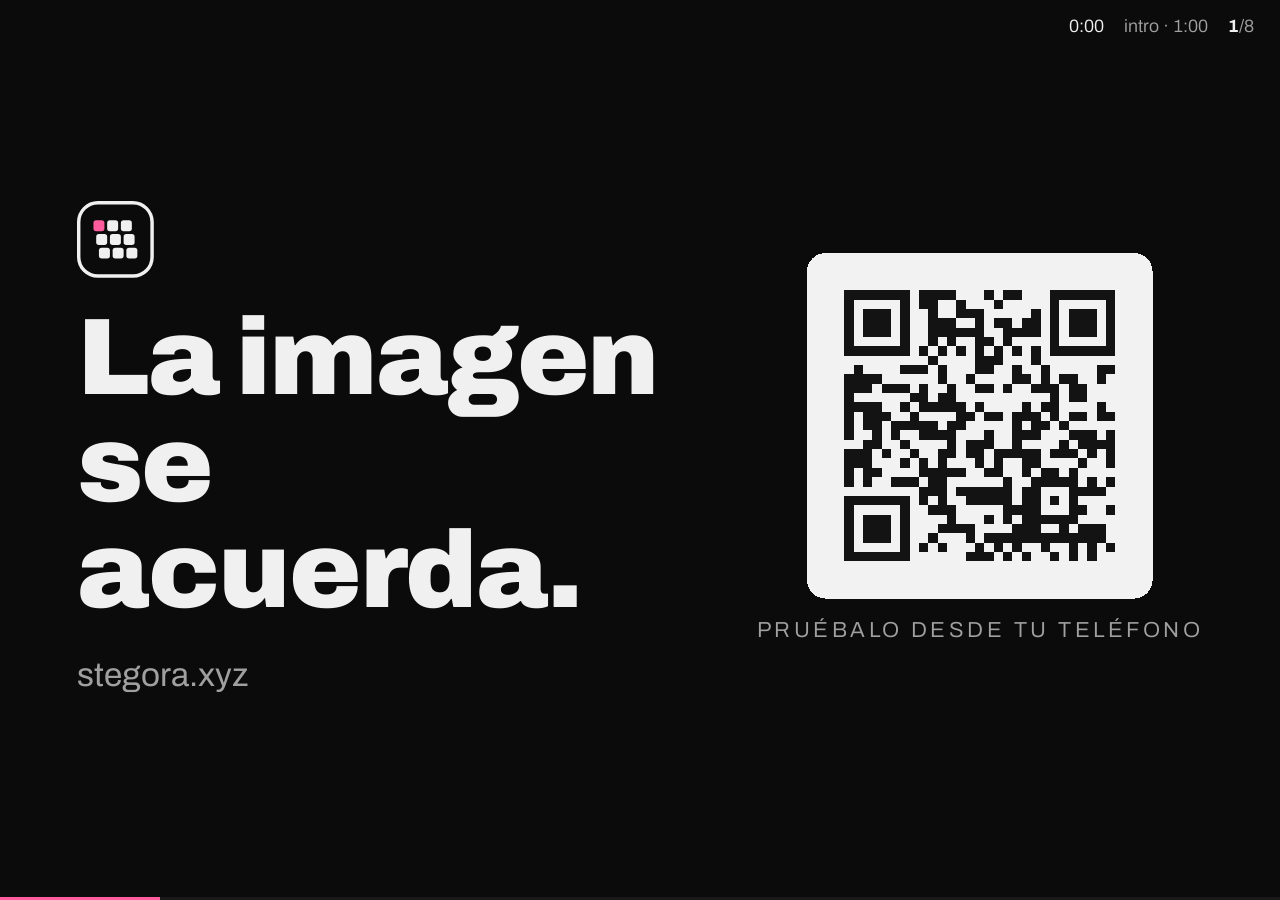
==== deck/stegora-deck.html @ ea069c3a "refactor(deck): fuera la lámina del punchline; quedan ocho «No adivinamos. Anotamos.» gastaba una lá" ====
<!doctype html>
<html lang="es">
<head>
<meta charset="utf-8">
<meta name="viewport" content="width=device-width, initial-scale=1">
<title>Stegora · deck</title>
<style>
/* Registro de Procedencia — ficha de catalogación de archivo, destilada.
   Índigo diazo plano, cartulina con esquineros, sello de caucho en rojo óxido.
   Una acción por pantalla. Escala de proyector: sala iluminada, lectura a 5 m. */

/* UNA sola familia, variable, para todo el producto.
   Antes eran tres —Archivo Black, Archivo variable y Courier Prime en dos
   pesos—: cuatro archivos, 89 KB. El archivo variable declaraba `400 700`
   cuando su eje wght va de 100 a 900, así que la voz de bloque no necesitaba
   un archivo aparte: es esta misma en 900.

   Las tres voces se separan por PESO y ESPACIADO, no por familia. */
@font-face {
  font-family: 'Archivo';
  src: url('[data-uri]') format('woff2-variations');
  font-weight: 100 900;
  font-display: swap;
}

/* Rampa neutra con UNA tinta: rosa. Todo lo demás es gris, así que el rosa es lo
   único que llama, y llama donde uno quiere que llamen — la acción, el sello, el
   foco, la marca.

   El rosa se eligió con número y no a ojo, porque tiene que servir para dos
   cosas a la vez: ser FONDO del botón con texto oscuro encima, y leerse él mismo
   sobre el suelo casi negro. Medido contra los dos:

     #F72585   4.92 : 1   5.21 : 1     saturado, vibra sobre el negro
     #FF5C9E   6.44 : 1   6.82 : 1  <- elegido
     #FF7EB6   7.88 : 1   8.35 : 1     más claro, empieza a leerse pastel
     #FFB3D1  11.17 : 1  11.83 : 1     pastel, pierde carácter

   Sobre cartulina el rosa cae a 2.58:1, y por eso la regla se mantiene: el
   acento es relleno, filo o sello, nunca texto de cuerpo. Donde el rosa es fondo
   —botón, selección— el texto va en `--tinta`.

   Las formas siguen cargando el estado por su cuenta: cuadro lleno, aspa, cuadro
   partido y borde discontinuo distinguen los veredictos sin depender de la tinta.
   Por eso cambiar el acento es tocar SOLO este bloque. */
:root {
  --indigo:      #0B0B0B;  /* suelo */
  --indigo-hondo:#191919;  /* superficie elevada: campos, banda en reposo */
  --indigo-borde:#383838;
  --indigo-marca:#050505;  /* el campo de la herramienta: hundido, no elevado */
  --lamina:      #F2F2F2;
  --tinta:       #131313;
  --tinta-sec:   #5C5C5C;
  --oxido:       #FF5C9E;  /* el acento, y la única tinta del sistema */
  --oxido-hondo: #E03B7E;  /* su estado activo */
  --ledger:      #E8E8E8;  /* el veredicto positivo: claro, con tinta encima */
  --adverso:     #2E2E2E;  /* el negativo y el alterado: oscuro, con texto claro */
  --sobre:       #F0F0F0;
  --sobre-sec:   #A0A0A0;

  /* SEMÁFORO. Viven en la banda de veredicto y en ningún otro sitio: es el
     único lugar de la herramienta donde el color dice en un golpe de vista algo
     que la forma tarda medio segundo más en decir. El resto del sistema sigue
     con una sola tinta —el óxido—, así que esto no abre la puerta a un segundo
     acento suelto.
     Los cuatro son claros y llevan `--tinta` encima: ninguno baja de 7:1, y así
     el contraste no depende de acertar el tono exacto en un proyector. */
  --semaforo-ok:    #34D399;  /* identificador recuperado */
  --semaforo-obra:  #FBBF24;  /* trabajando */
  --semaforo-aviso: #FB923C;  /* verificada PERO alterada */
  --semaforo-error: #F87171;  /* algo salió mal: no es una imagen, falló la red */
  --semaforo-frio:  #38BDF8;  /* en reposo, esperando */

  /* Tres voces, una familia. Se separan por peso y espaciado. */
  --bloque: 'Archivo', system-ui, sans-serif;   /* + font-weight: 900 */
  --sans:   'Archivo', system-ui, sans-serif;
  --tipeo:  'Archivo', system-ui, sans-serif;   /* + peso ligero y tracking */

  --salto: cubic-bezier(.16, 1, .3, 1);
  --paso: 1.4rem;

  /* Radio suave, en dos tamaños. Uno para controles, otro para superficies. */
  --radio: 6px;
  --radio-caja: 10px;

  font-size: 17px;
}

@media (min-width: 1500px) { :root { font-size: 19px; } }
@media (min-width: 1900px) { :root { font-size: 21px; } }

*, *::before, *::after { box-sizing: border-box; }
[hidden] { display: none !important; }

html { background: var(--indigo); }

body {
  margin: 0;
  min-height: 100svh;
  background: var(--indigo);
  color: var(--sobre);
  font-family: var(--sans);
  line-height: 1.45;
  -webkit-font-smoothing: antialiased;
}

::selection { background: var(--oxido); color: var(--tinta); }
:where(input) { caret-color: var(--oxido); }

* { scrollbar-width: thin; scrollbar-color: var(--indigo-borde) transparent; }
*::-webkit-scrollbar { width: 9px; height: 9px; }
*::-webkit-scrollbar-thumb { background: var(--indigo-borde); }
*::-webkit-scrollbar-track { background: transparent; }

:focus-visible { outline: 3px solid var(--oxido); outline-offset: 3px; }


/* ═══════════════════════════════════════════════════════════════════
   Deck — el mismo sistema que la web, a escala de sala.

   Carga DESPUÉS de app.css y no redeclara un solo token: si mañana se
   elige un color, el deck cambia con el producto sin tocar nada aquí.

   Las clases van con prefijo propio; nada choca con app.css.
   ═══════════════════════════════════════════════════════════════════ */

.deck {
  height: 100svh;
  overflow: hidden;
  /* La escala manda sobre todo lo demás: en sala se lee de lejos, así que la
     tipografía crece con el ancho y no con una escala fija. */
  --margen: clamp(2rem, 6vw, 7rem);

  /* ESCALA DE SALA. Tres voces y ningún tamaño suelto: aquí no hay letra chica.
     La regla es la de la web —dimensionar por el LADO MENOR—, porque en un cañón
     de 1280×720 el ancho sobra y el alto falta, y un `vw` a secas pide cuerpos
     que no caben de alto. `min(vw, vh)` toma el que de verdad limita.

     El piso de cada voz es lo que se lee al fondo de la sala: la nota, que es la
     voz más chica del deck, no baja de ~2.6 % del alto proyectado —28 px en
     1080p, 19 px en 720p—. Antes bajaba a 15 px y por eso la fuente de un dato
     no se leía desde la quinta fila. Los mínimos en `rem` sostienen la lectura
     en portátil, donde el ojo está a 50 cm y manda el ancho. */
  --voz-nota:   clamp(1.05rem, min(1.7vw, 2.9vh), 1.9rem);
  --voz-rotulo: clamp(1.15rem, min(1.9vw, 3.1vh), 2.1rem);
  --voz-cuerpo: clamp(1.4rem,  min(2.6vw, 4.2vh), 2.8rem);
}

/* ─── láminas ─────────────────────────────────────────────────────── */

#laminas { height: 100svh; }

.lamina {
  position: absolute;
  inset: 0;
  display: none;
  flex-direction: column;
  justify-content: center;
  gap: clamp(1.6rem, 3.5vh, 3rem);
  padding: var(--margen);
  background: var(--indigo);
}
.lamina[data-activa] { display: flex; }

/* Una sola entrada, y corta: el deck acompaña, no actúa. */
.lamina[data-activa] > * {
  animation: entrar .34s var(--salto) both;
}
.lamina[data-activa] > *:nth-child(2) { animation-delay: .05s; }
.lamina[data-activa] > *:nth-child(3) { animation-delay: .1s; }
.lamina[data-activa] > *:nth-child(4) { animation-delay: .15s; }
@keyframes entrar {
  from { opacity: 0; transform: translateY(.5rem); }
}

/* ─── voces ───────────────────────────────────────────────────────── */

.tit {
  margin: 0;
  font-family: var(--bloque);
  font-weight: 900;
  line-height: .98;
  letter-spacing: -.02em;
  color: var(--sobre);
  /* Medida tope, en `ch`, o sea atada al cuerpo: sin ella una frase larga corre
     hasta el borde derecho y la siguiente deja media lámina vacía, y el bloque
     se lee torcido aunque esté centrado al píxel. Con la medida fija, todas las
     láminas rompen a lo ancho parecido y el texto queda como un rectángulo. */
  max-width: 24ch;
  text-wrap: balance;
}
.tit--xl { font-size: clamp(2.6rem, min(8.5vw, 13vh), 8rem); }
.tit--l  { font-size: clamp(2.2rem, min(6.5vw, 10vh), 6rem); }
.tit--m  { font-size: clamp(1.9rem, min(5vw, 7.8vh), 4.6rem); }
.apagado { color: var(--sobre-sec); }

.antetitulo {
  margin: 0;
  font-family: var(--tipeo);
  font-weight: 350;
  font-size: var(--voz-rotulo);
  letter-spacing: .2em;
  text-transform: uppercase;
  color: var(--sobre-sec);
}

.pie-lamina {
  margin: 0;
  max-width: 34ch;
  font-size: var(--voz-cuerpo);
  line-height: 1.4;
  color: var(--sobre-sec);
}
.pie-lamina b { color: var(--sobre); font-weight: 700; }

/* ─── lámina 2: la tríada de datos ────────────────────────────────── */

.triada {
  display: grid;
  grid-template-columns: repeat(3, minmax(0, 1fr));
  gap: clamp(1.5rem, 4vw, 4rem);
  /* Por arriba y no por abajo: lo que el jurado compara de un vistazo son los
     tres números, y con `end` quedaban a tres alturas distintas porque debajo
     cada columna lleva distinta cantidad de renglones. */
  align-items: start;
}
.triada > div { display: grid; gap: .5rem; }
.triada b {
  font-family: var(--bloque);
  font-weight: 900;
  font-size: clamp(2.6rem, min(5.5vw, 8.4vh), 5.6rem);
  line-height: .95;
  color: var(--sobre);
  padding-bottom: .4rem;
  border-bottom: 4px solid var(--oxido);
}
.triada span {
  font-size: var(--voz-cuerpo);
  color: var(--sobre);
}
.triada i {
  font-family: var(--tipeo);
  font-weight: 350;
  font-style: normal;
  font-size: var(--voz-nota);
  letter-spacing: .04em;
  color: var(--sobre-sec);
}

/* ─── lámina 4: lo que mata los metadatos ─────────────────────────── */

.muere { list-style: none; margin: 0; padding: 0; display: grid; gap: .55rem; justify-items: start; }
.muere li {
  position: relative;
  font-family: var(--tipeo);
  font-weight: 350;
  font-size: clamp(1.6rem, min(3vw, 4.8vh), 3.2rem);
  color: var(--sobre);
}
/* Cada renglón se tacha solo, uno tras otro: la lista no dice que los metadatos
   mueren, lo hace en pantalla mientras el expositor habla. La barra va ENCIMA
   del texto —absoluta al 50 % de la altura—, no al lado. */
.muere li::after {
  content: "";
  position: absolute;
  left: 0;
  top: 50%;
  width: 100%;
  height: 2px;
  background: var(--oxido);
  transform: scaleX(0);
  transform-origin: left;
}
/* Atada a `[data-activa]` y no suelta: todas las láminas existen desde que carga
   la página, sólo que ocultas, así que una animación sin condición ya habría
   terminado antes de que a esta lámina le toque el turno. */
.lamina[data-activa] .muere li::after { animation: tachar .45s var(--salto) forwards; }
.lamina[data-activa] .muere li:nth-child(1)::after { animation-delay: .5s; }
.lamina[data-activa] .muere li:nth-child(2)::after { animation-delay: .85s; }
.lamina[data-activa] .muere li:nth-child(3)::after { animation-delay: 1.2s; }
@keyframes tachar { to { transform: scaleX(1); } }

/* ─── lámina 6: el código y lo que resuelve ───────────────────────── */

.codigo {
  margin: 0;
  font-family: var(--tipeo);
  font-weight: 350;
  font-size: clamp(1.6rem, min(4.2vw, 6.6vh), 4.2rem);
  letter-spacing: .06em;
  font-variant-numeric: tabular-nums;
  color: var(--sobre);
}
.resuelve {
  display: flex;
  flex-wrap: wrap;
  gap: clamp(1.5rem, 4vw, 4rem);
  padding-top: clamp(1rem, 2vh, 1.6rem);
  border-top: 1px solid var(--indigo-borde);
}
.resuelve > div { display: grid; gap: .3rem; }
.resuelve span {
  font-family: var(--tipeo);
  font-weight: 350;
  font-size: var(--voz-rotulo);
  letter-spacing: .18em;
  text-transform: uppercase;
  color: var(--sobre-sec);
}
.resuelve b {
  font-size: var(--voz-cuerpo);
  font-weight: 700;
  color: var(--sobre);
}

/* ─── lámina 7: la cinta de cinco iconos ──────────────────────────── */

/* La lámina no lleva una sola palabra: cinco dibujos en fila y el jurado arma
   la frase solo. El primero y el último son EL MISMO dibujo —imagen marcada—,
   que es todo el argumento; en el medio la destrozan y la mandan por WhatsApp.

   El estado no depende del color, que es lo primero que borra un proyector: el
   último va MACIZO contra los otros cuatro de contorno. El acento sólo refuerza
   algo que ya se lee en blanco y negro.

   La línea corre por detrás y cada icono la corta con su propio fondo: sin ella
   son cinco dibujos sueltos, con ella son un viaje. */
.cinta {
  position: relative;
  display: grid;
  grid-template-columns: repeat(5, minmax(0, 1fr));
  align-items: center;
  justify-items: center;
  gap: clamp(.6rem, 2vw, 2.2rem);
}
.cinta::before {
  content: "";
  position: absolute;
  left: 6%;
  right: 6%;
  top: 50%;
  height: 2px;
  background: var(--indigo-borde);
}
.cinta > svg {
  position: relative;
  width: 100%;
  max-width: clamp(4rem, min(15.5vw, 27vh), 13rem);
  height: auto;
  padding: 0 clamp(.3rem, 1vw, .9rem);
  background: var(--indigo);
  color: var(--sobre-sec);
}
/* Los extremos son los que hablan: el de entrada en blanco, el de salida en el
   acento. Los tres del medio son tránsito y se quedan en la voz apagada. */
.cinta > svg:first-child { color: var(--sobre); }
.cinta > .cinta__fin { color: var(--oxido); }

/* ─── las láminas que llevan una sola frase ───────────────────────── */

.lamina--marca, .lamina--demo { align-items: flex-start; }
.signo { width: clamp(3rem, 6vw, 5.5rem); height: auto; color: var(--sobre); }

/* El botón se define ACÁ y no se hereda de app.css. El script de construcción
   corta app.css en `.hoja {` —a propósito, para no arrastrar el shell de la
   herramienta— y `.accion` está después de ese corte: el enlace salía como un
   enlace azul del navegador. Usa los mismos tokens, así que sigue el acento. */
.lamina--demo .accion {
  align-self: flex-start;
  display: inline-block;
  text-decoration: none;
  font-family: var(--bloque);
  font-weight: 900;
  font-size: var(--voz-rotulo);
  text-transform: uppercase;
  color: var(--tinta);
  background: var(--oxido);
  border: 0;
  border-radius: var(--radio);
  padding: .85rem 2.2rem;
  transition: background .18s var(--salto);
}
.lamina--demo .accion:hover { background: var(--oxido-hondo); }

/* ─── lámina 1: la marca y el QR ───────────────────────────────────── */

/* El QR es el único bloque blanco del deck: la misma cartulina de la
   herramienta. No necesita rótulo para llamar la atención en una sala oscura,
   así que la frase de marca se queda con todo el peso tipográfico y el código
   con todo el contraste. */
.marca {
  display: flex;
  align-items: center;
  justify-content: space-between;
  gap: clamp(1.5rem, 5vw, 5rem);
  width: 100%;
}
.marca__voz {
  display: grid;
  gap: clamp(1.2rem, 3vh, 2.4rem);
  justify-items: start;
}

.qr {
  flex: none;
  margin: 0;
  display: grid;
  gap: clamp(.7rem, 1.8vh, 1.3rem);
  justify-items: center;
}
/* Grande de verdad: se escanea desde la mitad de la sala o desde la foto que
   alguien le saque a la pantalla. Va por el lado menor, como todo el deck. */
.qr__cod {
  width: clamp(8rem, min(27vw, 46vh), 26rem);
  height: auto;
}
.qr figcaption {
  font-family: var(--tipeo);
  font-weight: 350;
  font-size: var(--voz-nota);
  letter-spacing: .16em;
  text-transform: uppercase;
  color: var(--sobre-sec);
}

/* ─── lámina 9: los tres usos ─────────────────────────────────────── */

.usos-deck {
  list-style: none;
  margin: 0;
  padding: 0;
  counter-reset: u;
  display: grid;
  gap: clamp(1rem, 2.4vh, 2rem);
}
.usos-deck li {
  counter-increment: u;
  display: grid;
  gap: .35rem;
  padding-top: clamp(.8rem, 1.8vh, 1.4rem);
  border-top: 1px solid var(--indigo-borde);
}
.usos-deck b {
  font-size: clamp(1.5rem, min(3vw, 4.7vh), 3.2rem);
  font-weight: 700;
  line-height: 1.1;
  color: var(--sobre);
}
.usos-deck b::before {
  content: counter(u, decimal-leading-zero);
  margin-right: 1rem;
  font-family: var(--tipeo);
  font-weight: 350;
  font-size: .42em;
  color: var(--sobre-sec);
  vertical-align: .35em;
}
.usos-deck span {
  font-family: var(--tipeo);
  font-weight: 350;
  font-size: var(--voz-rotulo);
  letter-spacing: .08em;
  text-transform: uppercase;
  color: var(--sobre-sec);
}

/* ─── el HUD del expositor ────────────────────────────────────────── */

/* El minuto de introducción no se estima: se mide. El reloj arranca al primer
   avance y cambia de estado al pasarse — es la única alarma del deck. */
.hud {
  position: fixed;
  top: 0; right: 0;
  z-index: 5;
  display: flex;
  align-items: center;
  gap: 1.2rem;
  padding: .8rem clamp(1rem, 2vw, 1.8rem);
  font-family: var(--tipeo);
  font-weight: 350;
  font-size: 1.05rem;
  font-variant-numeric: tabular-nums;
  color: var(--sobre-sec);
  transition: opacity .2s var(--salto);
}
.hud[hidden] { display: none !important; }
.hud__reloj { color: var(--sobre); }
.hud__reloj[data-pasado] {
  color: var(--tinta);
  background: var(--oxido);
  padding: .1rem .5rem;
  border-radius: var(--radio);
}
.hud__num b { color: var(--sobre); font-weight: 700; }

.avance {
  position: fixed;
  left: 0; right: 0; bottom: 0;
  z-index: 5;
  height: 3px;
  background: var(--indigo-hondo);
}
.avance i {
  display: block;
  height: 100%;
  width: 100%;
  background: var(--oxido);
  /* scaleX y no width: animar el ancho obliga a recalcular layout en cada
     lámina; una transformación la resuelve el compositor. */
  transform: scaleX(0);
  transform-origin: left;
  transition: transform .3s var(--salto);
}
.avance[hidden] { display: none !important; }

/* ─── la firma ────────────────────────────────────────────────────── */

/* Fija, discreta y SIEMPRE visible: no se apaga con `i` como el cronómetro,
   porque aquello es andamiaje del expositor y esto es el nombre del proyecto.
   Un fotograma recortado de la grabación tiene que traerlo. */
.firma {
  position: fixed;
  left: var(--margen);
  bottom: clamp(1.2rem, 3vh, 2.2rem);
  z-index: 5;
  display: flex;
  align-items: center;
  gap: .5rem;
  color: var(--sobre-sec);
  transition: opacity .25s var(--salto);
}
.firma svg { width: 1.9rem; height: 1.9rem; flex: none; }
.firma span {
  font-family: var(--bloque);
  font-weight: 900;
  font-size: 1.05rem;
  letter-spacing: .12em;
  text-transform: uppercase;
}
/* En la lámina de marca el nombre ya está en grande: la firma chica sobra. */
body[data-marca] .firma { opacity: 0; }

/* ─── proyector y teléfono ────────────────────────────────────────── */

@media (max-width: 760px) {
  .triada { grid-template-columns: minmax(0, 1fr); gap: 1.6rem; align-items: start; }
  .marca { flex-direction: column; align-items: flex-start; }
  .resuelve { flex-direction: column; gap: 1rem; }
}

@media (prefers-reduced-motion: reduce) {
  .lamina[data-activa] > *, .muere li::after { animation: none; }
  .muere li::after { transform: none; }
}

</style>
</head>
<body class="deck">
<!--
THESIS: El deck no compite con quien expone. Una idea por lamina, en la voz de
bloque del producto, y el minuto de introduccion se MIDE en pantalla en vez de
estimarse. Rechaza el deck de startup de siempre -portada con logo, agenda,
tres bullets por lamina, mockup en un portatil-.
OWN-WORLD: El mismo sistema que la web: rampa neutra con UNA tinta —rosa
#FF5C9E, lo unico que llama—, una familia variable en 900 / 400 / 350, radio
leve. La reticula 3x3 de la marca como unico elemento grafico.
STORY: Entiendo el problema en 30 s, entiendo por que lo de hoy no lo resuelve,
veo el viaje de la imagen dibujado y paso a ver la demo. La frase -no
adivinamos, anotamos- la dice quien expone; ya no gasta una lamina.
FIRST VIEWPORT: Negro, la frase de marca en bloque a la escala mas grande que
entre, y a la derecha el UNICO bloque blanco del deck: el QR. Se escanea desde
el primer segundo y la sala prueba la herramienta MIENTRAS se expone, en vez de
cuando ya se apago el canon.
FORM: Ocho laminas, seis antes de la demo; el cronometro es la restriccion
hecha interfaz. El espanol es neutro: nada de voseo ni de modismos rioplatenses,
porque el jurado no es de una sola ciudad.
FINISH: unreviewed and undocumented is unfinished; this build ends with the finish
review, the verdict, DESIGN.md, and every shipping raster carrying its provenance.
-->

<!-- Barra de estado del expositor: cronómetro, avance y número. Se apaga con `i`. -->
<div class="hud" id="hud">
  <span class="hud__reloj" id="reloj">0:00</span>
  <span class="hud__meta" id="meta">intro · 1:00</span>
  <span class="hud__num"><b id="actual">1</b>/<span id="total">8</span></span>
</div>
<div class="avance" id="avance"><i id="avance-barra"></i></div>

<!-- La firma va fija y no en una lámina de portada: el deck no gasta una lámina
     en decir cómo se llama, pero cualquier fotograma que alguien recorte de la
     grabación tiene que traer el nombre. Se apaga sola en el cierre, donde la
     marca ya está en grande. -->
<div class="firma" id="firma">
  <svg viewBox="0 0 112 112" aria-hidden="true">
    <rect x="2.5" y="2.5" width="107" height="107" rx="28" fill="none" stroke="currentColor" stroke-width="5"/>
    <rect x="24" y="28" width="16" height="16" rx="4" fill="var(--oxido)"/>
    <rect x="44" y="28" width="16" height="16" rx="4" fill="currentColor"/>
    <rect x="64" y="28" width="16" height="16" rx="4" fill="currentColor"/>
    <rect x="28" y="48" width="16" height="16" rx="4" fill="currentColor"/>
    <rect x="48" y="48" width="16" height="16" rx="4" fill="currentColor"/>
    <rect x="68" y="48" width="16" height="16" rx="4" fill="currentColor"/>
    <rect x="32" y="68" width="16" height="16" rx="4" fill="currentColor"/>
    <rect x="52" y="68" width="16" height="16" rx="4" fill="currentColor"/>
    <rect x="72" y="68" width="16" height="16" rx="4" fill="currentColor"/>
  </svg>
  <span>Stegora</span>
</div>

<main id="laminas">

  <!-- ── 1 ── la marca y el QR, de entrada. Iba al final; abre porque el QR
       tiene que estar en pantalla ANTES de que la sala saque el teléfono, no
       después: así lo prueban mientras se expone y no cuando ya se apagó el
       cañón. La frase de marca aguanta las dos posiciones —es una afirmación,
       no un cierre— y el signo grande hace de portada sin gastar una lámina en
       decir cómo se llama. -->
  <section class="lamina lamina--marca" data-tiempo="6">
    <div class="marca">

      <div class="marca__voz">
        <svg class="signo" viewBox="0 0 112 112" aria-hidden="true">
      <rect x="2.5" y="2.5" width="107" height="107" rx="28" fill="none" stroke="currentColor" stroke-width="5"/>
      <rect x="24" y="28" width="16" height="16" rx="4" fill="var(--oxido)"/>
      <rect x="44" y="28" width="16" height="16" rx="4" fill="currentColor"/>
      <rect x="64" y="28" width="16" height="16" rx="4" fill="currentColor"/>
      <rect x="28" y="48" width="16" height="16" rx="4" fill="currentColor"/>
      <rect x="48" y="48" width="16" height="16" rx="4" fill="currentColor"/>
      <rect x="68" y="48" width="16" height="16" rx="4" fill="currentColor"/>
      <rect x="32" y="68" width="16" height="16" rx="4" fill="currentColor"/>
      <rect x="52" y="68" width="16" height="16" rx="4" fill="currentColor"/>
      <rect x="72" y="68" width="16" height="16" rx="4" fill="currentColor"/>
    </svg>
        <h2 class="tit tit--xl">La imagen<br>se acuerda.</h2>
        <p class="pie-lamina">stegora.xyz</p>
      </div>

      <!-- Corrección de error Q (25 %): el QR sigue leyéndose con el reflejo
           del cañón encima y desde una foto tomada de lejos y en ángulo. -->
      <figure class="qr">
        <svg class="qr__cod" viewBox="0 0 37 37" shape-rendering="crispEdges"
             role="img" aria-label="Código QR a stegora.xyz">
          <rect width="37" height="37" rx="2" fill="var(--lamina)"/>
          <g transform="translate(4 4)" fill="var(--tinta)"><path d="M0 0h7v1h-7zM8 0h4v1h-4zM15 0h1v1h-1zM17 0h2v1h-2zM22 0h7v1h-7zM0 1h1v1h-1zM6 1h1v1h-1zM8 1h2v1h-2zM12 1h1v1h-1zM16 1h1v1h-1zM22 1h1v1h-1zM28 1h1v1h-1zM0 2h1v1h-1zM2 2h3v1h-3zM6 2h1v1h-1zM9 2h1v1h-1zM12 2h3v1h-3zM20 2h1v1h-1zM22 2h1v1h-1zM24 2h3v1h-3zM28 2h1v1h-1zM0 3h1v1h-1zM2 3h3v1h-3zM6 3h1v1h-1zM9 3h3v1h-3zM14 3h1v1h-1zM16 3h2v1h-2zM19 3h2v1h-2zM22 3h1v1h-1zM24 3h3v1h-3zM28 3h1v1h-1zM0 4h1v1h-1zM2 4h3v1h-3zM6 4h1v1h-1zM9 4h6v1h-6zM17 4h4v1h-4zM22 4h1v1h-1zM24 4h3v1h-3zM28 4h1v1h-1zM0 5h1v1h-1zM6 5h1v1h-1zM9 5h1v1h-1zM11 5h1v1h-1zM14 5h2v1h-2zM17 5h1v1h-1zM22 5h1v1h-1zM28 5h1v1h-1zM0 6h7v1h-7zM8 6h1v1h-1zM10 6h1v1h-1zM12 6h1v1h-1zM14 6h1v1h-1zM16 6h1v1h-1zM18 6h1v1h-1zM20 6h1v1h-1zM22 6h7v1h-7zM9 7h1v1h-1zM14 7h3v1h-3zM20 7h1v1h-1zM1 8h1v1h-1zM6 8h3v1h-3zM10 8h1v1h-1zM14 8h2v1h-2zM18 8h1v1h-1zM21 8h1v1h-1zM27 8h2v1h-2zM0 9h4v1h-4zM10 9h1v1h-1zM13 9h1v1h-1zM18 9h2v1h-2zM21 9h1v1h-1zM23 9h2v1h-2zM27 9h1v1h-1zM0 10h3v1h-3zM4 10h3v1h-3zM8 10h1v1h-1zM11 10h1v1h-1zM14 10h2v1h-2zM17 10h1v1h-1zM20 10h3v1h-3zM24 10h2v1h-2zM0 11h1v1h-1zM7 11h2v1h-2zM10 11h2v1h-2zM22 11h1v1h-1zM24 11h2v1h-2zM0 12h4v1h-4zM6 12h1v1h-1zM8 12h5v1h-5zM14 12h1v1h-1zM19 12h1v1h-1zM21 12h2v1h-2zM27 12h1v1h-1zM0 13h1v1h-1zM2 13h3v1h-3zM7 13h1v1h-1zM12 13h2v1h-2zM15 13h2v1h-2zM18 13h3v1h-3zM22 13h1v1h-1zM24 13h2v1h-2zM27 13h2v1h-2zM0 14h1v1h-1zM2 14h2v1h-2zM5 14h5v1h-5zM11 14h2v1h-2zM18 14h1v1h-1zM20 14h2v1h-2zM23 14h1v1h-1zM0 15h1v1h-1zM3 15h1v1h-1zM5 15h1v1h-1zM8 15h4v1h-4zM15 15h1v1h-1zM18 15h3v1h-3zM24 15h3v1h-3zM28 15h1v1h-1zM2 16h2v1h-2zM6 16h1v1h-1zM11 16h1v1h-1zM13 16h3v1h-3zM18 16h1v1h-1zM23 16h1v1h-1zM25 16h4v1h-4zM0 17h3v1h-3zM4 17h1v1h-1zM7 17h1v1h-1zM10 17h2v1h-2zM13 17h2v1h-2zM16 17h5v1h-5zM22 17h3v1h-3zM26 17h1v1h-1zM28 17h1v1h-1zM0 18h3v1h-3zM6 18h1v1h-1zM8 18h1v1h-1zM10 18h1v1h-1zM14 18h1v1h-1zM16 18h1v1h-1zM19 18h2v1h-2zM25 18h1v1h-1zM28 18h1v1h-1zM0 19h1v1h-1zM2 19h2v1h-2zM8 19h5v1h-5zM15 19h2v1h-2zM19 19h1v1h-1zM21 19h2v1h-2zM24 19h1v1h-1zM0 20h1v1h-1zM2 20h1v1h-1zM5 20h3v1h-3zM9 20h2v1h-2zM17 20h1v1h-1zM20 20h5v1h-5zM26 20h1v1h-1zM28 20h1v1h-1zM8 21h3v1h-3zM12 21h6v1h-6zM19 21h2v1h-2zM24 21h4v1h-4zM0 22h7v1h-7zM8 22h1v1h-1zM10 22h1v1h-1zM13 22h5v1h-5zM19 22h2v1h-2zM22 22h1v1h-1zM24 22h1v1h-1zM0 23h1v1h-1zM6 23h1v1h-1zM9 23h3v1h-3zM17 23h4v1h-4zM24 23h2v1h-2zM28 23h1v1h-1zM0 24h1v1h-1zM2 24h3v1h-3zM6 24h1v1h-1zM11 24h1v1h-1zM15 24h1v1h-1zM17 24h1v1h-1zM19 24h6v1h-6zM0 25h1v1h-1zM2 25h3v1h-3zM6 25h1v1h-1zM10 25h4v1h-4zM18 25h3v1h-3zM23 25h1v1h-1zM25 25h3v1h-3zM0 26h1v1h-1zM2 26h3v1h-3zM6 26h1v1h-1zM9 26h1v1h-1zM13 26h1v1h-1zM15 26h13v1h-13zM0 27h1v1h-1zM6 27h1v1h-1zM8 27h1v1h-1zM10 27h1v1h-1zM14 27h1v1h-1zM16 27h1v1h-1zM18 27h1v1h-1zM21 27h1v1h-1zM24 27h1v1h-1zM26 27h1v1h-1zM28 27h1v1h-1zM0 28h7v1h-7zM13 28h3v1h-3zM17 28h1v1h-1zM19 28h1v1h-1zM22 28h1v1h-1zM24 28h1v1h-1zM26 28h1v1h-1z"/></g>
        </svg>
        <figcaption>Pruébalo desde tu teléfono</figcaption>
      </figure>

    </div>
  </section>

  <!-- ── 2 ── la escala, con fuente. Tres datos, cero prosa. -->
  <section class="lamina" data-tiempo="8">
    <div class="triada">
      <div>
        <b>700 M</b>
        <span>imágenes en una semana, de un solo producto</span>
        <i>OpenAI · ChatGPT, abr 2025</i>
      </div>
      <div>
        <b>62 %</b>
        <span>es lo que acierta la gente al distinguirlas</span>
        <i>Microsoft Research, jul 2025 · 287&nbsp;mil juicios</i>
      </div>
      <div>
        <b>2 dic 2026</b>
        <span>plazo para marcar el contenido</span>
        <i>AI Act art. 50 · prórroga del AI Omnibus</i>
      </div>
    </div>
  </section>

  <!-- ── 3 ── el giro. Iba partido en dos láminas y en una escena aparte; se
       juntó todo aquí. Y se quedó con la frase SOLA: el pie explicaba lo que la
       frase ya decía, y en una lámina de una idea el segundo párrafo sólo le
       roba escala al primero. Lo de los registros internos lo dice quien
       expone. -->
  <section class="lamina" data-tiempo="11">
    <h2 class="tit tit--m">
      <span class="apagado">El problema no es que existan imágenes falsas.</span><br>
      Es que nadie puede probar cuál es la verdadera.
    </h2>
  </section>

  <!-- ── 4 ── por qué lo de hoy no alcanza. La lista muere en vivo. -->
  <section class="lamina" data-tiempo="9">
    <p class="antetitulo">Lo que se usa hoy</p>
    <h2 class="tit tit--m">C2PA guarda la procedencia<br>en los metadatos.</h2>
    <!-- La captura de pantalla salió de la lista: tampoco la sobrevive nuestra
         marca, y una lámina que se cuelga de algo que no cumplimos se cae sola
         en la primera pregunta. Quedan las dos que sí separan a los dos. -->
    <ul class="muere">
      <li>una recompresión</li>
      <li>un reenvío por WhatsApp</li>
    </ul>
    <p class="pie-lamina"><b>Y los metadatos ya no están.</b></p>
  </section>

  <!-- ── 5 ── el mecanismo, en un objeto: el código y lo que resuelve. El pie
       explicaba los dieciséis bytes, el correo y la cédula: tres ideas en un
       párrafo que nadie termina de leer en ocho segundos. Queda UN mensaje, que
       es además el del producto entero. El resto lo dice quien expone. -->
  <section class="lamina" data-tiempo="10">
    <p class="antetitulo">Cómo</p>
    <p class="codigo">c465 e7e9 127b 7bd2</p>
    <div class="resuelve">
      <div><span>quién</span><b>Cuenta 4471</b></div>
      <div><span>cuándo</span><b>22 ago, 10:38 p. m.</b></div>
    </div>
    <p class="pie-lamina"><b>Va adentro de los píxeles, no en una etiqueta.</b></p>
  </section>

  <!-- ── 6 ── la prueba, dibujada, justo antes de hacerla en vivo. CINCO iconos
       y ni una palabra: la lámina no se lee, se mira. De izquierda a derecha —
       la imagen se marca, se destroza, sale por WhatsApp, llega por WhatsApp, y
       vuelve a estar marcada. El primero y el último son EL MISMO dibujo: ahí
       está el argumento, y por eso no lleva rótulo. -->
  <section class="lamina" data-tiempo="16">
    <div class="cinta" role="img"
         aria-label="Una imagen se marca, se destroza, se envía por WhatsApp, llega por WhatsApp y la marca sigue ahí.">

      <!-- 1 · la imagen queda marcada -->
      <svg viewBox="0 0 48 48" fill="none" stroke="currentColor" stroke-width="3" stroke-linecap="round" stroke-linejoin="round" aria-hidden="true">
        <rect x="4" y="9" width="40" height="30" rx="5"/>
        <path d="M7 34l7-7 5 5 8-9 8 9"/>
        <circle cx="37" cy="32" r="10" fill="var(--indigo)" stroke="none"/>
        <g stroke-width="2.6">
          <rect x="32" y="31" width="10" height="8" rx="2"/>
          <path d="M34.5 31v-2.5a2.5 2.5 0 0 1 5 0V31"/>
        </g>
      </svg>

      <!-- 2 · la destrozan -->
      <svg viewBox="0 0 48 48" fill="none" stroke="currentColor" stroke-width="3" stroke-linecap="round" stroke-linejoin="round" aria-hidden="true">
        <path d="M21 9H9a5 5 0 0 0-5 5v20a5 5 0 0 0 5 5h12"/>
        <path d="M27 9h12a5 5 0 0 1 5 5v20a5 5 0 0 1-5 5H27"/>
        <path d="M21 9l4 7-5 5 5 6-4 12"/>
      </svg>

      <!-- 3 · sale por WhatsApp -->
      <svg viewBox="0 0 48 48" fill="none" stroke="currentColor" stroke-width="3" stroke-linecap="round" stroke-linejoin="round" aria-hidden="true">
        <path d="M24 6a18 18 0 0 0-15.5 27.2L6 42l9.1-2.4A18 18 0 1 0 24 6Z"/>
        <g transform="translate(13.6 13.6) scale(.86)" stroke-width="3.5">
          <path d="M22 16.92v3a2 2 0 0 1-2.18 2 19.79 19.79 0 0 1-8.63-3.07 19.5 19.5 0 0 1-6-6 19.79 19.79 0 0 1-3.07-8.67A2 2 0 0 1 4.11 2h3a2 2 0 0 1 2 1.72c.127.96.361 1.903.7 2.81a2 2 0 0 1-.45 2.11L8.09 9.91a16 16 0 0 0 6 6l1.27-1.27a2 2 0 0 1 2.11-.45c.907.339 1.85.573 2.81.7A2 2 0 0 1 22 16.92z"/>
        </g>
      </svg>

      <!-- 4 · llega por WhatsApp. Es el mismo dibujo espejado: sale por un lado,
           entra por el otro, y no hace falta una palabra para decirlo. -->
      <svg viewBox="0 0 48 48" fill="none" stroke="currentColor" stroke-width="3" stroke-linecap="round" stroke-linejoin="round" aria-hidden="true">
        <g transform="translate(48 0) scale(-1 1)">
          <path d="M24 6a18 18 0 0 0-15.5 27.2L6 42l9.1-2.4A18 18 0 1 0 24 6Z"/>
          <g transform="translate(13.6 13.6) scale(.86)" stroke-width="3.5">
            <path d="M22 16.92v3a2 2 0 0 1-2.18 2 19.79 19.79 0 0 1-8.63-3.07 19.5 19.5 0 0 1-6-6 19.79 19.79 0 0 1-3.07-8.67A2 2 0 0 1 4.11 2h3a2 2 0 0 1 2 1.72c.127.96.361 1.903.7 2.81a2 2 0 0 1-.45 2.11L8.09 9.91a16 16 0 0 0 6 6l1.27-1.27a2 2 0 0 1 2.11-.45c.907.339 1.85.573 2.81.7A2 2 0 0 1 22 16.92z"/>
          </g>
        </g>
      </svg>

      <!-- 5 · la marca sigue ahí. El mismo dibujo del 1, pero macizo: la
           diferencia se ve aunque el proyector se coma el color. -->
      <svg class="cinta__fin" viewBox="0 0 48 48" fill="none" stroke="currentColor" stroke-width="3" stroke-linecap="round" stroke-linejoin="round" aria-hidden="true">
        <rect x="4" y="9" width="40" height="30" rx="5" fill="currentColor"/>
        <path d="M7 34l7-7 5 5 8-9 8 9" stroke="var(--indigo)"/>
        <circle cx="37" cy="32" r="10" fill="var(--indigo)" stroke="none"/>
        <g stroke-width="2.6">
          <rect x="32" y="31" width="10" height="8" rx="2"/>
          <path d="M34.5 31v-2.5a2.5 2.5 0 0 1 5 0V31"/>
        </g>
      </svg>

    </div>
  </section>

  <!-- ── 7 ── el corte. De aquí en adelante manda la herramienta. -->
  <section class="lamina lamina--demo" data-tiempo="0">
    <h2 class="tit tit--xl">Demo</h2>
    <p class="pie-lamina">Marcar · destrozar · leer el código igual</p>
    <a class="accion" href="https://stegora.xyz" target="_blank" rel="noopener">Abrir la herramienta</a>
  </section>

  <!-- ── 8 ── para qué sirve y quién lo firma, después de haberlo visto
       funcionar. Eran dos láminas; el comprador cabe en el pie. -->
  <section class="lamina" data-tiempo="12">
    <p class="antetitulo">Para qué sirve</p>
    <ol class="usos-deck">
      <li><b>Saber por dónde se filtró algo</b><span>medios · productoras · farmacéuticas</span></li>
      <li><b>Saber quién subió qué</b><span>tiendas en línea · clasificados · video y contenido de usuarios</span></li>
      <li><b>Ver si le editaron un pedazo</b><span>aseguradoras · peritajes · notarías</span></li>
    </ol>
    <p class="pie-lamina">
      Lo firma el <b>área legal</b>, no la de tecnología: el presupuesto sale
      de riesgo.
    </p>
  </section>

</main>
<script>
/* Deck — navegación y cronómetro.
 *
 * IIFE: comparte documento con nadie hoy, pero la regla de la casa es que
 * ningún script clásico exponga nombres al ámbito global. `app.js` declara
 * `$`, `banco`, `mostrar`... con `const`, y una colisión mata el script entero
 * antes de ejecutar su primera línea.
 *
 * El cronómetro no es un adorno: la restricción de la presentación es que la
 * introducción no pase de un minuto, y un minuto no se estima, se mide. Arranca
 * al primer avance y se pone en negativo al pasarse.
 */
(() => {
  'use strict';

  const laminas = [...document.querySelectorAll('.lamina')];
  const hud = document.getElementById('hud');
  const avance = document.getElementById('avance');
  const barra = document.getElementById('avance-barra');
  const reloj = document.getElementById('reloj');
  const meta = document.getElementById('meta');
  const actual = document.getElementById('actual');

  /* La lámina de la demo corta la introducción: hasta ahí corre el minuto. */
  const CORTE = laminas.findIndex((l) => l.classList.contains('lamina--demo'));
  const TOPE = 60;

  let i = 0;
  let t0 = null;

  document.getElementById('total').textContent = laminas.length;

  function pintar() {
    laminas.forEach((l, n) => l.toggleAttribute('data-activa', n === i));
    actual.textContent = i + 1;
    barra.style.transform = `scaleX(${(i + 1) / laminas.length})`;
    meta.textContent = i <= CORTE ? 'intro · 1:00' : 'demo hecha';
    /* La firma se retira en la lámina de marca, donde el nombre ya está grande. */
    document.body.toggleAttribute('data-marca',
      laminas[i].classList.contains('lamina--marca'));
    /* Precargar la siguiente no aplica —no hay medios—, pero sí conviene que el
       navegador tenga el layout resuelto antes de mostrarla. */
  }

  function ir(n) {
    const destino = Math.max(0, Math.min(laminas.length - 1, n));
    if (destino === i) return;
    if (t0 === null) t0 = performance.now();
    i = destino;
    pintar();
  }

  function tic() {
    if (t0 !== null) {
      const s = Math.floor((performance.now() - t0) / 1000);
      reloj.textContent = `${Math.floor(s / 60)}:${String(s % 60).padStart(2, '0')}`;
      /* Sólo avisa mientras la introducción está en curso: pasada la demo, el
         reloj deja de ser una restricción y no tiene por qué gritar. */
      reloj.toggleAttribute('data-pasado', s > TOPE && i <= CORTE);
    }
    requestAnimationFrame(tic);
  }

  const TECLAS = {
    ArrowRight: () => ir(i + 1),
    ArrowDown: () => ir(i + 1),
    PageDown: () => ir(i + 1),
    ' ': () => ir(i + 1),
    ArrowLeft: () => ir(i - 1),
    ArrowUp: () => ir(i - 1),
    PageUp: () => ir(i - 1),
    Home: () => ir(0),
    End: () => ir(laminas.length - 1),
    f: () => (document.fullscreenElement
      ? document.exitFullscreen()
      : document.documentElement.requestFullscreen()),
    i: () => { hud.hidden = !hud.hidden; avance.hidden = hud.hidden; },
    r: () => { t0 = null; reloj.textContent = '0:00'; reloj.removeAttribute('data-pasado'); },
  };

  document.addEventListener('keydown', (ev) => {
    const fn = TECLAS[ev.key];
    if (!fn) return;
    ev.preventDefault();
    fn();
  });

  /* Clic para avanzar, salvo sobre un enlace: el botón de la demo tiene que
     poder abrirse sin saltar de lámina. */
  document.addEventListener('click', (ev) => {
    if (!ev.target.closest('a')) ir(i + 1);
  });

  pintar();
  requestAnimationFrame(tic);
})();

</script>
</body>
</html>
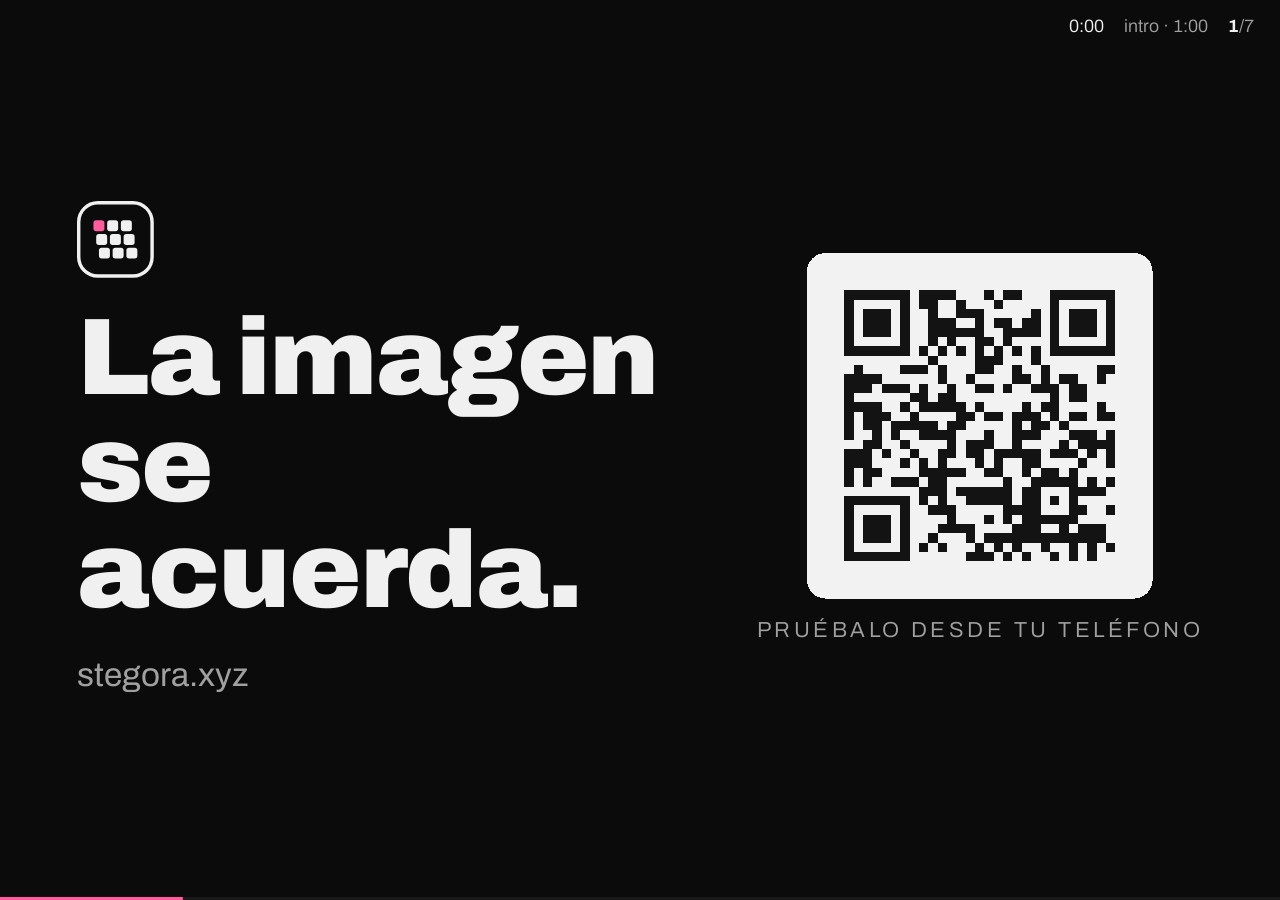
==== commit 37a14f5f: "refactor(deck): el giro y C2PA en una sola lámina; quedan siete Eran dos láminas y el corte entre el" ====
--- a/deck/stegora-deck.html
+++ b/deck/stegora-deck.html
@@ -247,7 +247,23 @@
   color: var(--sobre-sec);
 }
 
-/* ─── lámina 4: lo que mata los metadatos ─────────────────────────── */
+/* ─── lámina 3: lo que mata los metadatos ─────────────────────────── */
+
+/* El bloque de C2PA cuelga del titular como su prueba, no como una segunda
+   lámina metida a la fuerza: una sola voz grande arriba y esto en voz de
+   cuerpo. La división de 1 px es la que separa un hecho de su respaldo en toda
+   la herramienta. */
+.hoy {
+  display: grid;
+  gap: clamp(.6rem, 1.6vh, 1.2rem);
+  padding-top: clamp(.9rem, 2.4vh, 2rem);
+  border-top: 1px solid var(--indigo-borde);
+}
+/* La medida de 34ch de `.pie-lamina` es para un párrafo; acá son dos frases de
+   un renglón, y con ella «metadatos.» caía solo a la segunda línea y le comía
+   un renglón a una lámina que ya va justa de alto. */
+.hoy .pie-lamina { max-width: none; }
+
 
 .muere { list-style: none; margin: 0; padding: 0; display: grid; gap: .55rem; justify-items: start; }
 .muere li {
@@ -571,7 +587,7 @@
 entre, y a la derecha el UNICO bloque blanco del deck: el QR. Se escanea desde
 el primer segundo y la sala prueba la herramienta MIENTRAS se expone, en vez de
 cuando ya se apago el canon.
-FORM: Ocho laminas, seis antes de la demo; el cronometro es la restriccion
+FORM: Siete laminas, cinco antes de la demo; el cronometro es la restriccion
 hecha interfaz. El espanol es neutro: nada de voseo ni de modismos rioplatenses,
 porque el jurado no es de una sola ciudad.
 FINISH: unreviewed and undocumented is unfinished; this build ends with the finish
@@ -582,7 +598,7 @@
 <div class="hud" id="hud">
   <span class="hud__reloj" id="reloj">0:00</span>
   <span class="hud__meta" id="meta">intro · 1:00</span>
-  <span class="hud__num"><b id="actual">1</b>/<span id="total">8</span></span>
+  <span class="hud__num"><b id="actual">1</b>/<span id="total">7</span></span>
 </div>
 <div class="avance" id="avance"><i id="avance-barra"></i></div>
 
@@ -669,33 +685,31 @@
     </div>
   </section>
 
-  <!-- ── 3 ── el giro. Iba partido en dos láminas y en una escena aparte; se
-       juntó todo aquí. Y se quedó con la frase SOLA: el pie explicaba lo que la
-       frase ya decía, y en una lámina de una idea el segundo párrafo sólo le
-       roba escala al primero. Lo de los registros internos lo dice quien
-       expone. -->
-  <section class="lamina" data-tiempo="11">
+  <!-- ── 3 ── el problema y por qué lo de hoy no lo resuelve, juntos. Eran dos
+       láminas y el corte entre ellas no aportaba: la segunda sólo tenía sentido
+       después de la primera, y en ocho segundos cada una sobraba aire.
+
+       UNA sola voz grande —el giro—; C2PA baja a voz de cuerpo y queda como lo
+       que es, la prueba de la afirmación de arriba y no un segundo titular
+       compitiendo con ella. La lista sigue muriendo en vivo debajo. -->
+  <section class="lamina" data-tiempo="20">
     <h2 class="tit tit--m">
       <span class="apagado">El problema no es que existan imágenes falsas.</span><br>
       Es que nadie puede probar cuál es la verdadera.
     </h2>
+
+    <div class="hoy">
+      <p class="antetitulo">Lo que se usa hoy</p>
+      <p class="pie-lamina">C2PA guarda la procedencia en los <b>metadatos</b>.</p>
+      <ul class="muere">
+        <li>una recompresión</li>
+        <li>un reenvío por WhatsApp</li>
+      </ul>
+      <p class="pie-lamina"><b>Y los metadatos ya no están.</b></p>
+    </div>
   </section>
 
-  <!-- ── 4 ── por qué lo de hoy no alcanza. La lista muere en vivo. -->
-  <section class="lamina" data-tiempo="9">
-    <p class="antetitulo">Lo que se usa hoy</p>
-    <h2 class="tit tit--m">C2PA guarda la procedencia<br>en los metadatos.</h2>
-    <!-- La captura de pantalla salió de la lista: tampoco la sobrevive nuestra
-         marca, y una lámina que se cuelga de algo que no cumplimos se cae sola
-         en la primera pregunta. Quedan las dos que sí separan a los dos. -->
-    <ul class="muere">
-      <li>una recompresión</li>
-      <li>un reenvío por WhatsApp</li>
-    </ul>
-    <p class="pie-lamina"><b>Y los metadatos ya no están.</b></p>
-  </section>
-
-  <!-- ── 5 ── el mecanismo, en un objeto: el código y lo que resuelve. El pie
+  <!-- ── 4 ── el mecanismo, en un objeto: el código y lo que resuelve. El pie
        explicaba los dieciséis bytes, el correo y la cédula: tres ideas en un
        párrafo que nadie termina de leer en ocho segundos. Queda UN mensaje, que
        es además el del producto entero. El resto lo dice quien expone. -->
@@ -709,7 +723,7 @@
     <p class="pie-lamina"><b>Va adentro de los píxeles, no en una etiqueta.</b></p>
   </section>
 
-  <!-- ── 6 ── la prueba, dibujada, justo antes de hacerla en vivo. CINCO iconos
+  <!-- ── 5 ── la prueba, dibujada, justo antes de hacerla en vivo. CINCO iconos
        y ni una palabra: la lámina no se lee, se mira. De izquierda a derecha —
        la imagen se marca, se destroza, sale por WhatsApp, llega por WhatsApp, y
        vuelve a estar marcada. El primero y el último son EL MISMO dibujo: ahí
@@ -770,14 +784,14 @@
     </div>
   </section>
 
-  <!-- ── 7 ── el corte. De aquí en adelante manda la herramienta. -->
+  <!-- ── 6 ── el corte. De aquí en adelante manda la herramienta. -->
   <section class="lamina lamina--demo" data-tiempo="0">
     <h2 class="tit tit--xl">Demo</h2>
     <p class="pie-lamina">Marcar · destrozar · leer el código igual</p>
     <a class="accion" href="https://stegora.xyz" target="_blank" rel="noopener">Abrir la herramienta</a>
   </section>
 
-  <!-- ── 8 ── para qué sirve y quién lo firma, después de haberlo visto
+  <!-- ── 7 ── para qué sirve y quién lo firma, después de haberlo visto
        funcionar. Eran dos láminas; el comprador cabe en el pie. -->
   <section class="lamina" data-tiempo="12">
     <p class="antetitulo">Para qué sirve</p>
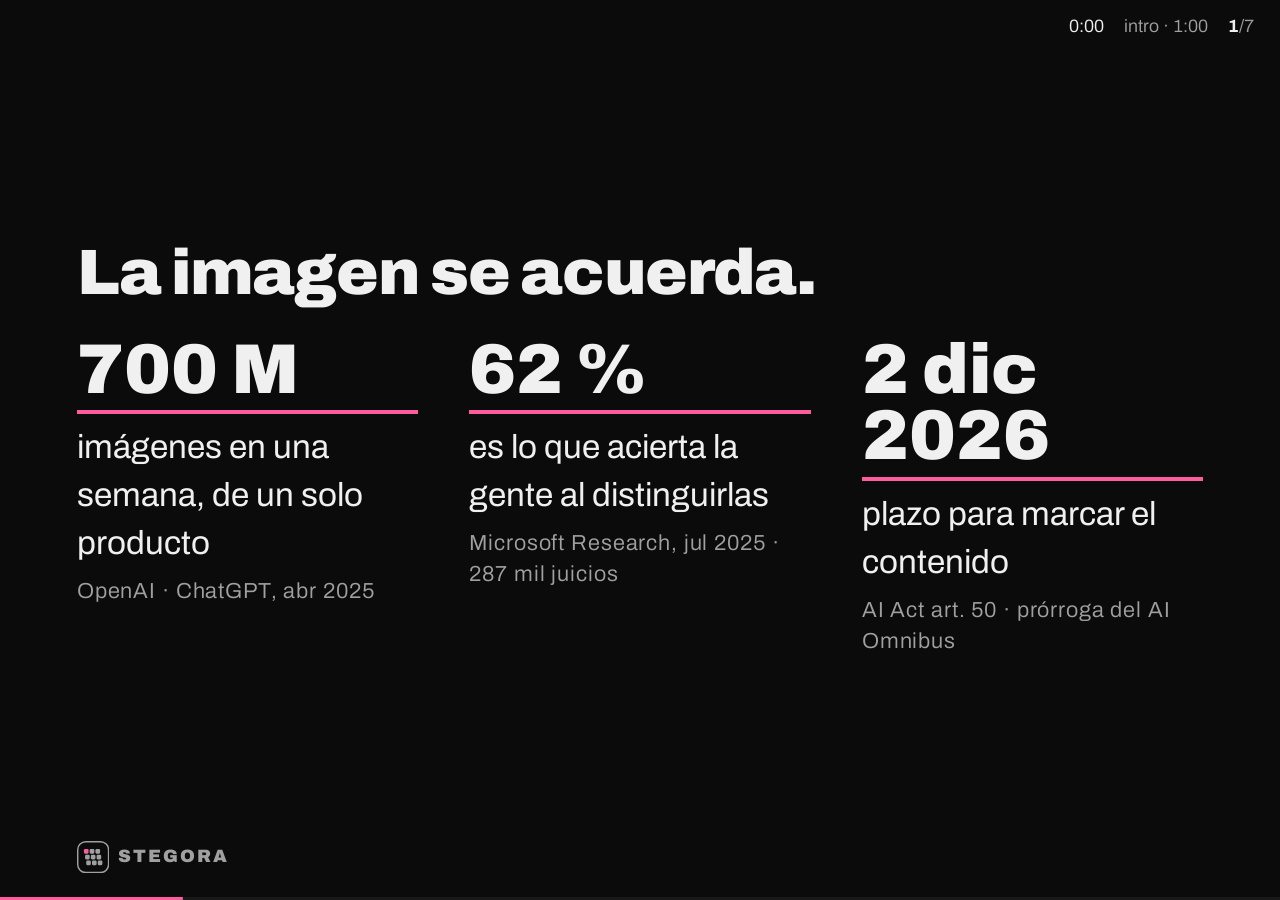
==== commit 3458a4fa: "refactor(deck): abren los datos; el nombre y el QR pasan a la segunda La lámina de marca estaba prim" ====
--- a/deck/stegora-deck.html
+++ b/deck/stegora-deck.html
@@ -249,20 +249,6 @@
 
 /* ─── lámina 3: lo que mata los metadatos ─────────────────────────── */
 
-/* El bloque de C2PA cuelga del titular como su prueba, no como una segunda
-   lámina metida a la fuerza: una sola voz grande arriba y esto en voz de
-   cuerpo. La división de 1 px es la que separa un hecho de su respaldo en toda
-   la herramienta. */
-.hoy {
-  display: grid;
-  gap: clamp(.6rem, 1.6vh, 1.2rem);
-  padding-top: clamp(.9rem, 2.4vh, 2rem);
-  border-top: 1px solid var(--indigo-borde);
-}
-/* La medida de 34ch de `.pie-lamina` es para un párrafo; acá son dos frases de
-   un renglón, y con ella «metadatos.» caía solo a la segunda línea y le comía
-   un renglón a una lámina que ya va justa de alto. */
-.hoy .pie-lamina { max-width: none; }
 
 
 .muere { list-style: none; margin: 0; padding: 0; display: grid; gap: .55rem; justify-items: start; }
@@ -583,10 +569,10 @@
 STORY: Entiendo el problema en 30 s, entiendo por que lo de hoy no lo resuelve,
 veo el viaje de la imagen dibujado y paso a ver la demo. La frase -no
 adivinamos, anotamos- la dice quien expone; ya no gasta una lamina.
-FIRST VIEWPORT: Negro, la frase de marca en bloque a la escala mas grande que
-entre, y a la derecha el UNICO bloque blanco del deck: el QR. Se escanea desde
-el primer segundo y la sala prueba la herramienta MIENTRAS se expone, en vez de
-cuando ya se apago el canon.
+FIRST VIEWPORT: Negro y tres datos con fuente y fecha: el tamaño del problema
+antes que el nombre de nadie. El nombre y el QR entran en la segunda, que es
+donde la sala ya sabe por que deberia sacar el telefono; el QR sigue en pantalla
+desde el primer minuto y la herramienta se prueba MIENTRAS se expone.
 FORM: Siete laminas, cinco antes de la demo; el cronometro es la restriccion
 hecha interfaz. El espanol es neutro: nada de voseo ni de modismos rioplatenses,
 porque el jurado no es de una sola ciudad.
@@ -624,48 +610,15 @@
 
 <main id="laminas">
 
-  <!-- ── 1 ── la marca y el QR, de entrada. Iba al final; abre porque el QR
-       tiene que estar en pantalla ANTES de que la sala saque el teléfono, no
-       después: así lo prueban mientras se expone y no cuando ya se apagó el
-       cañón. La frase de marca aguanta las dos posiciones —es una afirmación,
-       no un cierre— y el signo grande hace de portada sin gastar una lámina en
-       decir cómo se llama. -->
-  <section class="lamina lamina--marca" data-tiempo="6">
-    <div class="marca">
-
-      <div class="marca__voz">
-        <svg class="signo" viewBox="0 0 112 112" aria-hidden="true">
-      <rect x="2.5" y="2.5" width="107" height="107" rx="28" fill="none" stroke="currentColor" stroke-width="5"/>
-      <rect x="24" y="28" width="16" height="16" rx="4" fill="var(--oxido)"/>
-      <rect x="44" y="28" width="16" height="16" rx="4" fill="currentColor"/>
-      <rect x="64" y="28" width="16" height="16" rx="4" fill="currentColor"/>
-      <rect x="28" y="48" width="16" height="16" rx="4" fill="currentColor"/>
-      <rect x="48" y="48" width="16" height="16" rx="4" fill="currentColor"/>
-      <rect x="68" y="48" width="16" height="16" rx="4" fill="currentColor"/>
-      <rect x="32" y="68" width="16" height="16" rx="4" fill="currentColor"/>
-      <rect x="52" y="68" width="16" height="16" rx="4" fill="currentColor"/>
-      <rect x="72" y="68" width="16" height="16" rx="4" fill="currentColor"/>
-    </svg>
-        <h2 class="tit tit--xl">La imagen<br>se acuerda.</h2>
-        <p class="pie-lamina">stegora.xyz</p>
-      </div>
-
-      <!-- Corrección de error Q (25 %): el QR sigue leyéndose con el reflejo
-           del cañón encima y desde una foto tomada de lejos y en ángulo. -->
-      <figure class="qr">
-        <svg class="qr__cod" viewBox="0 0 37 37" shape-rendering="crispEdges"
-             role="img" aria-label="Código QR a stegora.xyz">
-          <rect width="37" height="37" rx="2" fill="var(--lamina)"/>
-          <g transform="translate(4 4)" fill="var(--tinta)"><path d="M0 0h7v1h-7zM8 0h4v1h-4zM15 0h1v1h-1zM17 0h2v1h-2zM22 0h7v1h-7zM0 1h1v1h-1zM6 1h1v1h-1zM8 1h2v1h-2zM12 1h1v1h-1zM16 1h1v1h-1zM22 1h1v1h-1zM28 1h1v1h-1zM0 2h1v1h-1zM2 2h3v1h-3zM6 2h1v1h-1zM9 2h1v1h-1zM12 2h3v1h-3zM20 2h1v1h-1zM22 2h1v1h-1zM24 2h3v1h-3zM28 2h1v1h-1zM0 3h1v1h-1zM2 3h3v1h-3zM6 3h1v1h-1zM9 3h3v1h-3zM14 3h1v1h-1zM16 3h2v1h-2zM19 3h2v1h-2zM22 3h1v1h-1zM24 3h3v1h-3zM28 3h1v1h-1zM0 4h1v1h-1zM2 4h3v1h-3zM6 4h1v1h-1zM9 4h6v1h-6zM17 4h4v1h-4zM22 4h1v1h-1zM24 4h3v1h-3zM28 4h1v1h-1zM0 5h1v1h-1zM6 5h1v1h-1zM9 5h1v1h-1zM11 5h1v1h-1zM14 5h2v1h-2zM17 5h1v1h-1zM22 5h1v1h-1zM28 5h1v1h-1zM0 6h7v1h-7zM8 6h1v1h-1zM10 6h1v1h-1zM12 6h1v1h-1zM14 6h1v1h-1zM16 6h1v1h-1zM18 6h1v1h-1zM20 6h1v1h-1zM22 6h7v1h-7zM9 7h1v1h-1zM14 7h3v1h-3zM20 7h1v1h-1zM1 8h1v1h-1zM6 8h3v1h-3zM10 8h1v1h-1zM14 8h2v1h-2zM18 8h1v1h-1zM21 8h1v1h-1zM27 8h2v1h-2zM0 9h4v1h-4zM10 9h1v1h-1zM13 9h1v1h-1zM18 9h2v1h-2zM21 9h1v1h-1zM23 9h2v1h-2zM27 9h1v1h-1zM0 10h3v1h-3zM4 10h3v1h-3zM8 10h1v1h-1zM11 10h1v1h-1zM14 10h2v1h-2zM17 10h1v1h-1zM20 10h3v1h-3zM24 10h2v1h-2zM0 11h1v1h-1zM7 11h2v1h-2zM10 11h2v1h-2zM22 11h1v1h-1zM24 11h2v1h-2zM0 12h4v1h-4zM6 12h1v1h-1zM8 12h5v1h-5zM14 12h1v1h-1zM19 12h1v1h-1zM21 12h2v1h-2zM27 12h1v1h-1zM0 13h1v1h-1zM2 13h3v1h-3zM7 13h1v1h-1zM12 13h2v1h-2zM15 13h2v1h-2zM18 13h3v1h-3zM22 13h1v1h-1zM24 13h2v1h-2zM27 13h2v1h-2zM0 14h1v1h-1zM2 14h2v1h-2zM5 14h5v1h-5zM11 14h2v1h-2zM18 14h1v1h-1zM20 14h2v1h-2zM23 14h1v1h-1zM0 15h1v1h-1zM3 15h1v1h-1zM5 15h1v1h-1zM8 15h4v1h-4zM15 15h1v1h-1zM18 15h3v1h-3zM24 15h3v1h-3zM28 15h1v1h-1zM2 16h2v1h-2zM6 16h1v1h-1zM11 16h1v1h-1zM13 16h3v1h-3zM18 16h1v1h-1zM23 16h1v1h-1zM25 16h4v1h-4zM0 17h3v1h-3zM4 17h1v1h-1zM7 17h1v1h-1zM10 17h2v1h-2zM13 17h2v1h-2zM16 17h5v1h-5zM22 17h3v1h-3zM26 17h1v1h-1zM28 17h1v1h-1zM0 18h3v1h-3zM6 18h1v1h-1zM8 18h1v1h-1zM10 18h1v1h-1zM14 18h1v1h-1zM16 18h1v1h-1zM19 18h2v1h-2zM25 18h1v1h-1zM28 18h1v1h-1zM0 19h1v1h-1zM2 19h2v1h-2zM8 19h5v1h-5zM15 19h2v1h-2zM19 19h1v1h-1zM21 19h2v1h-2zM24 19h1v1h-1zM0 20h1v1h-1zM2 20h1v1h-1zM5 20h3v1h-3zM9 20h2v1h-2zM17 20h1v1h-1zM20 20h5v1h-5zM26 20h1v1h-1zM28 20h1v1h-1zM8 21h3v1h-3zM12 21h6v1h-6zM19 21h2v1h-2zM24 21h4v1h-4zM0 22h7v1h-7zM8 22h1v1h-1zM10 22h1v1h-1zM13 22h5v1h-5zM19 22h2v1h-2zM22 22h1v1h-1zM24 22h1v1h-1zM0 23h1v1h-1zM6 23h1v1h-1zM9 23h3v1h-3zM17 23h4v1h-4zM24 23h2v1h-2zM28 23h1v1h-1zM0 24h1v1h-1zM2 24h3v1h-3zM6 24h1v1h-1zM11 24h1v1h-1zM15 24h1v1h-1zM17 24h1v1h-1zM19 24h6v1h-6zM0 25h1v1h-1zM2 25h3v1h-3zM6 25h1v1h-1zM10 25h4v1h-4zM18 25h3v1h-3zM23 25h1v1h-1zM25 25h3v1h-3zM0 26h1v1h-1zM2 26h3v1h-3zM6 26h1v1h-1zM9 26h1v1h-1zM13 26h1v1h-1zM15 26h13v1h-13zM0 27h1v1h-1zM6 27h1v1h-1zM8 27h1v1h-1zM10 27h1v1h-1zM14 27h1v1h-1zM16 27h1v1h-1zM18 27h1v1h-1zM21 27h1v1h-1zM24 27h1v1h-1zM26 27h1v1h-1zM28 27h1v1h-1zM0 28h7v1h-7zM13 28h3v1h-3zM17 28h1v1h-1zM19 28h1v1h-1zM22 28h1v1h-1zM24 28h1v1h-1zM26 28h1v1h-1z"/></g>
-        </svg>
-        <figcaption>Pruébalo desde tu teléfono</figcaption>
-      </figure>
-
-    </div>
-  </section>
-
-  <!-- ── 2 ── la escala, con fuente. Tres datos, cero prosa. -->
-  <section class="lamina" data-tiempo="8">
+  <!-- ── 1 ── la escala, con fuente. Abre el deck: el problema antes que el
+       nombre de quien lo resuelve.
+
+       El titular venía de la lámina de marca, que ahora lleva el nombre. Va en
+       `tit--m` y no en `tit--xl` a propósito: en esta lámina los que tienen que
+       mandar son los tres números, y un titular más grande que ellos los
+       convertiría en pie de página. -->
+  <section class="lamina" data-tiempo="10">
+    <h2 class="tit tit--m">La imagen se acuerda.</h2>
     <div class="triada">
       <div>
         <b>700 M</b>
@@ -685,35 +638,68 @@
     </div>
   </section>
 
-  <!-- ── 3 ── el problema y por qué lo de hoy no lo resuelve, juntos. Eran dos
-       láminas y el corte entre ellas no aportaba: la segunda sólo tenía sentido
-       después de la primera, y en ocho segundos cada una sobraba aire.
-
-       UNA sola voz grande —el giro—; C2PA baja a voz de cuerpo y queda como lo
-       que es, la prueba de la afirmación de arriba y no un segundo titular
-       compitiendo con ella. La lista sigue muriendo en vivo debajo. -->
-  <section class="lamina" data-tiempo="20">
-    <h2 class="tit tit--m">
-      <span class="apagado">El problema no es que existan imágenes falsas.</span><br>
-      Es que nadie puede probar cuál es la verdadera.
-    </h2>
-
-    <div class="hoy">
-      <p class="antetitulo">Lo que se usa hoy</p>
-      <p class="pie-lamina">C2PA guarda la procedencia en los <b>metadatos</b>.</p>
-      <ul class="muere">
-        <li>una recompresión</li>
-        <li>un reenvío por WhatsApp</li>
-      </ul>
-      <p class="pie-lamina"><b>Y los metadatos ya no están.</b></p>
+  <!-- ── 2 ── el nombre y el QR. Va segunda, detrás de los datos: primero la
+       sala entiende el tamaño del problema y sólo entonces se le dice quién
+       viene a resolverlo. El titular es el NOMBRE y no una frase —«la imagen se
+       acuerda» pasó a la lámina de los datos—, así que esta lámina hace de
+       portada y de invitación a la vez: el signo grande, el nombre, y el QR al
+       lado para que lo prueben mientras se expone y no cuando ya se apagó el
+       cañón. -->
+  <section class="lamina lamina--marca" data-tiempo="8">
+    <div class="marca">
+
+      <div class="marca__voz">
+        <svg class="signo" viewBox="0 0 112 112" aria-hidden="true">
+      <rect x="2.5" y="2.5" width="107" height="107" rx="28" fill="none" stroke="currentColor" stroke-width="5"/>
+      <rect x="24" y="28" width="16" height="16" rx="4" fill="var(--oxido)"/>
+      <rect x="44" y="28" width="16" height="16" rx="4" fill="currentColor"/>
+      <rect x="64" y="28" width="16" height="16" rx="4" fill="currentColor"/>
+      <rect x="28" y="48" width="16" height="16" rx="4" fill="currentColor"/>
+      <rect x="48" y="48" width="16" height="16" rx="4" fill="currentColor"/>
+      <rect x="68" y="48" width="16" height="16" rx="4" fill="currentColor"/>
+      <rect x="32" y="68" width="16" height="16" rx="4" fill="currentColor"/>
+      <rect x="52" y="68" width="16" height="16" rx="4" fill="currentColor"/>
+      <rect x="72" y="68" width="16" height="16" rx="4" fill="currentColor"/>
+    </svg>
+        <h2 class="tit tit--xl">Stegora</h2>
+        <p class="pie-lamina">stegora.xyz</p>
+      </div>
+
+      <!-- Corrección de error Q (25 %): el QR sigue leyéndose con el reflejo
+           del cañón encima y desde una foto tomada de lejos y en ángulo. -->
+      <figure class="qr">
+        <svg class="qr__cod" viewBox="0 0 37 37" shape-rendering="crispEdges"
+             role="img" aria-label="Código QR a stegora.xyz">
+          <rect width="37" height="37" rx="2" fill="var(--lamina)"/>
+          <g transform="translate(4 4)" fill="var(--tinta)"><path d="M0 0h7v1h-7zM8 0h4v1h-4zM15 0h1v1h-1zM17 0h2v1h-2zM22 0h7v1h-7zM0 1h1v1h-1zM6 1h1v1h-1zM8 1h2v1h-2zM12 1h1v1h-1zM16 1h1v1h-1zM22 1h1v1h-1zM28 1h1v1h-1zM0 2h1v1h-1zM2 2h3v1h-3zM6 2h1v1h-1zM9 2h1v1h-1zM12 2h3v1h-3zM20 2h1v1h-1zM22 2h1v1h-1zM24 2h3v1h-3zM28 2h1v1h-1zM0 3h1v1h-1zM2 3h3v1h-3zM6 3h1v1h-1zM9 3h3v1h-3zM14 3h1v1h-1zM16 3h2v1h-2zM19 3h2v1h-2zM22 3h1v1h-1zM24 3h3v1h-3zM28 3h1v1h-1zM0 4h1v1h-1zM2 4h3v1h-3zM6 4h1v1h-1zM9 4h6v1h-6zM17 4h4v1h-4zM22 4h1v1h-1zM24 4h3v1h-3zM28 4h1v1h-1zM0 5h1v1h-1zM6 5h1v1h-1zM9 5h1v1h-1zM11 5h1v1h-1zM14 5h2v1h-2zM17 5h1v1h-1zM22 5h1v1h-1zM28 5h1v1h-1zM0 6h7v1h-7zM8 6h1v1h-1zM10 6h1v1h-1zM12 6h1v1h-1zM14 6h1v1h-1zM16 6h1v1h-1zM18 6h1v1h-1zM20 6h1v1h-1zM22 6h7v1h-7zM9 7h1v1h-1zM14 7h3v1h-3zM20 7h1v1h-1zM1 8h1v1h-1zM6 8h3v1h-3zM10 8h1v1h-1zM14 8h2v1h-2zM18 8h1v1h-1zM21 8h1v1h-1zM27 8h2v1h-2zM0 9h4v1h-4zM10 9h1v1h-1zM13 9h1v1h-1zM18 9h2v1h-2zM21 9h1v1h-1zM23 9h2v1h-2zM27 9h1v1h-1zM0 10h3v1h-3zM4 10h3v1h-3zM8 10h1v1h-1zM11 10h1v1h-1zM14 10h2v1h-2zM17 10h1v1h-1zM20 10h3v1h-3zM24 10h2v1h-2zM0 11h1v1h-1zM7 11h2v1h-2zM10 11h2v1h-2zM22 11h1v1h-1zM24 11h2v1h-2zM0 12h4v1h-4zM6 12h1v1h-1zM8 12h5v1h-5zM14 12h1v1h-1zM19 12h1v1h-1zM21 12h2v1h-2zM27 12h1v1h-1zM0 13h1v1h-1zM2 13h3v1h-3zM7 13h1v1h-1zM12 13h2v1h-2zM15 13h2v1h-2zM18 13h3v1h-3zM22 13h1v1h-1zM24 13h2v1h-2zM27 13h2v1h-2zM0 14h1v1h-1zM2 14h2v1h-2zM5 14h5v1h-5zM11 14h2v1h-2zM18 14h1v1h-1zM20 14h2v1h-2zM23 14h1v1h-1zM0 15h1v1h-1zM3 15h1v1h-1zM5 15h1v1h-1zM8 15h4v1h-4zM15 15h1v1h-1zM18 15h3v1h-3zM24 15h3v1h-3zM28 15h1v1h-1zM2 16h2v1h-2zM6 16h1v1h-1zM11 16h1v1h-1zM13 16h3v1h-3zM18 16h1v1h-1zM23 16h1v1h-1zM25 16h4v1h-4zM0 17h3v1h-3zM4 17h1v1h-1zM7 17h1v1h-1zM10 17h2v1h-2zM13 17h2v1h-2zM16 17h5v1h-5zM22 17h3v1h-3zM26 17h1v1h-1zM28 17h1v1h-1zM0 18h3v1h-3zM6 18h1v1h-1zM8 18h1v1h-1zM10 18h1v1h-1zM14 18h1v1h-1zM16 18h1v1h-1zM19 18h2v1h-2zM25 18h1v1h-1zM28 18h1v1h-1zM0 19h1v1h-1zM2 19h2v1h-2zM8 19h5v1h-5zM15 19h2v1h-2zM19 19h1v1h-1zM21 19h2v1h-2zM24 19h1v1h-1zM0 20h1v1h-1zM2 20h1v1h-1zM5 20h3v1h-3zM9 20h2v1h-2zM17 20h1v1h-1zM20 20h5v1h-5zM26 20h1v1h-1zM28 20h1v1h-1zM8 21h3v1h-3zM12 21h6v1h-6zM19 21h2v1h-2zM24 21h4v1h-4zM0 22h7v1h-7zM8 22h1v1h-1zM10 22h1v1h-1zM13 22h5v1h-5zM19 22h2v1h-2zM22 22h1v1h-1zM24 22h1v1h-1zM0 23h1v1h-1zM6 23h1v1h-1zM9 23h3v1h-3zM17 23h4v1h-4zM24 23h2v1h-2zM28 23h1v1h-1zM0 24h1v1h-1zM2 24h3v1h-3zM6 24h1v1h-1zM11 24h1v1h-1zM15 24h1v1h-1zM17 24h1v1h-1zM19 24h6v1h-6zM0 25h1v1h-1zM2 25h3v1h-3zM6 25h1v1h-1zM10 25h4v1h-4zM18 25h3v1h-3zM23 25h1v1h-1zM25 25h3v1h-3zM0 26h1v1h-1zM2 26h3v1h-3zM6 26h1v1h-1zM9 26h1v1h-1zM13 26h1v1h-1zM15 26h13v1h-13zM0 27h1v1h-1zM6 27h1v1h-1zM8 27h1v1h-1zM10 27h1v1h-1zM14 27h1v1h-1zM16 27h1v1h-1zM18 27h1v1h-1zM21 27h1v1h-1zM24 27h1v1h-1zM26 27h1v1h-1zM28 27h1v1h-1zM0 28h7v1h-7zM13 28h3v1h-3zM17 28h1v1h-1zM19 28h1v1h-1zM22 28h1v1h-1zM24 28h1v1h-1zM26 28h1v1h-1z"/></g>
+        </svg>
+        <figcaption>Pruébalo desde tu teléfono</figcaption>
+      </figure>
+
     </div>
+  </section>
+
+  <!-- ── 3 ── por qué lo de hoy no alcanza. La lista muere en vivo.
+
+       Se quedó sin el giro que llevaba arriba —«el problema no es que existan
+       imágenes falsas»—: eso lo dice quien expone. Al quedar sola, C2PA vuelve
+       a la voz de bloque: la lámina tiene una idea y una idea se dice grande,
+       no en voz de cuerpo debajo de una división que ya no separa nada. -->
+  <section class="lamina" data-tiempo="10">
+    <p class="antetitulo">Lo que se usa hoy</p>
+    <h2 class="tit tit--m">C2PA guarda la procedencia<br>en los metadatos.</h2>
+    <ul class="muere">
+      <li>una recompresión</li>
+      <li>un reenvío por WhatsApp</li>
+    </ul>
+    <p class="pie-lamina"><b>Y los metadatos ya no están.</b></p>
   </section>
 
   <!-- ── 4 ── el mecanismo, en un objeto: el código y lo que resuelve. El pie
        explicaba los dieciséis bytes, el correo y la cédula: tres ideas en un
        párrafo que nadie termina de leer en ocho segundos. Queda UN mensaje, que
        es además el del producto entero. El resto lo dice quien expone. -->
-  <section class="lamina" data-tiempo="10">
+  <section class="lamina" data-tiempo="12">
     <p class="antetitulo">Cómo</p>
     <p class="codigo">c465 e7e9 127b 7bd2</p>
     <div class="resuelve">
@@ -728,7 +714,7 @@
        la imagen se marca, se destroza, sale por WhatsApp, llega por WhatsApp, y
        vuelve a estar marcada. El primero y el último son EL MISMO dibujo: ahí
        está el argumento, y por eso no lleva rótulo. -->
-  <section class="lamina" data-tiempo="16">
+  <section class="lamina" data-tiempo="20">
     <div class="cinta" role="img"
          aria-label="Una imagen se marca, se destroza, se envía por WhatsApp, llega por WhatsApp y la marca sigue ahí.">
 
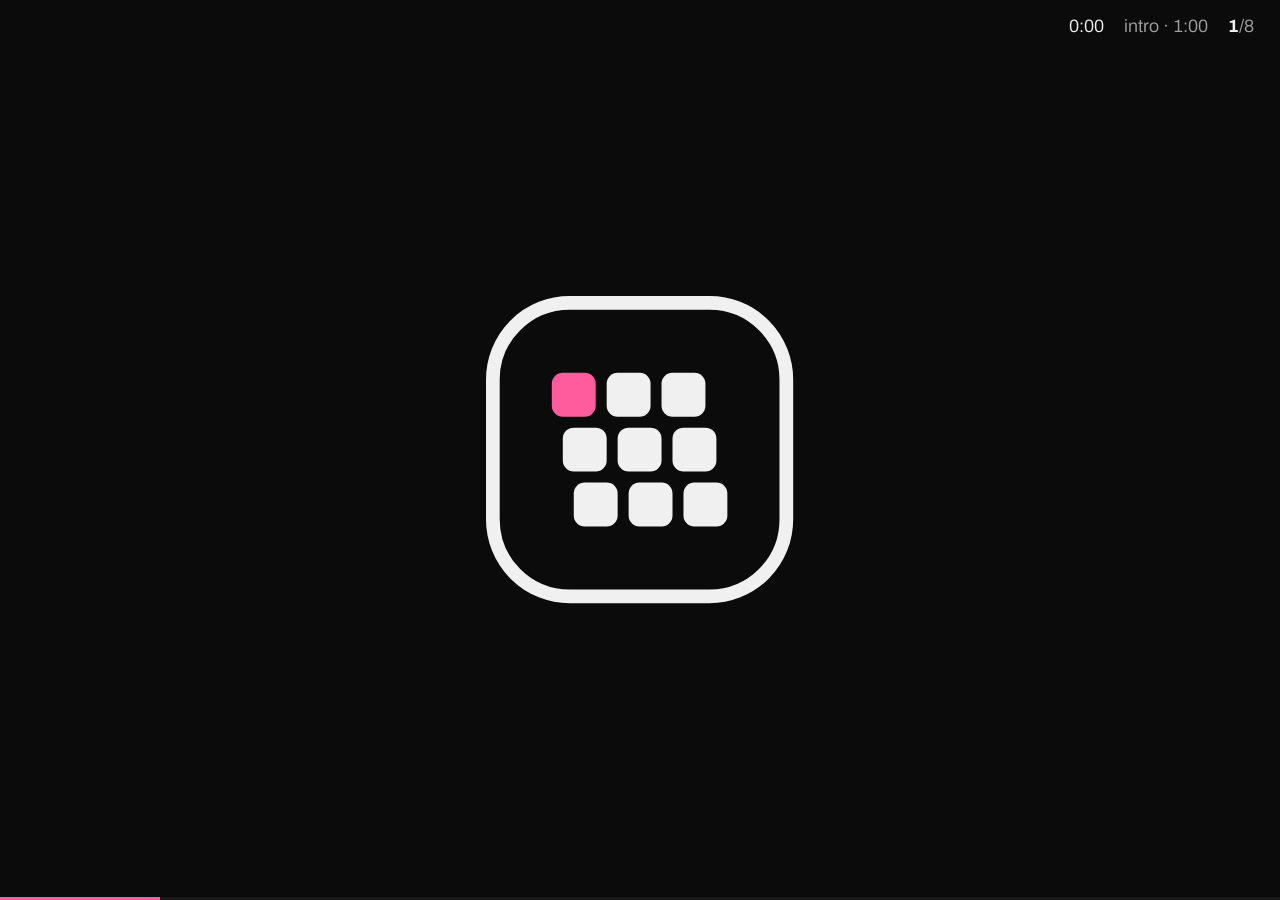
==== commit e031e112: "feat(deck): una portada con el signo solo, centrado Lámina 1 nueva: el signo y nada más, centrado en" ====
--- a/deck/stegora-deck.html
+++ b/deck/stegora-deck.html
@@ -362,6 +362,17 @@
 
 .lamina--marca, .lamina--demo { align-items: flex-start; }
 .signo { width: clamp(3rem, 6vw, 5.5rem); height: auto; color: var(--sobre); }
+
+/* ─── lámina 1: el signo solo ─────────────────────────────────────── */
+
+/* Centrado en los dos ejes y nada más. Es el único momento del deck en que la
+   pantalla no pide leer: vive mientras la sala se sienta, con el cronómetro
+   todavía en 0:00 porque arranca en el primer avance.
+
+   Va por el LADO MENOR como todo lo demás: en un cañón de 1280×720 un `vw` a
+   secas pediría un signo que no cabe de alto. */
+.lamina--portada { align-items: center; }
+.signo--portada { width: clamp(6rem, min(24vw, 40vh), 20rem); }
 
 /* El botón se define ACÁ y no se hereda de app.css. El script de construcción
    corta app.css en `.hoja {` —a propósito, para no arrastrar el shell de la
@@ -569,11 +580,11 @@
 STORY: Entiendo el problema en 30 s, entiendo por que lo de hoy no lo resuelve,
 veo el viaje de la imagen dibujado y paso a ver la demo. La frase -no
 adivinamos, anotamos- la dice quien expone; ya no gasta una lamina.
-FIRST VIEWPORT: Negro y tres datos con fuente y fecha: el tamaño del problema
-antes que el nombre de nadie. El nombre y el QR entran en la segunda, que es
-donde la sala ya sabe por que deberia sacar el telefono; el QR sigue en pantalla
-desde el primer minuto y la herramienta se prueba MIENTRAS se expone.
-FORM: Siete laminas, cinco antes de la demo; el cronometro es la restriccion
+FIRST VIEWPORT: Negro y el signo solo, centrado. Ni una palabra: no hay nada
+que leer mientras la sala se sienta, y el cronometro sigue en 0:00 porque arranca
+en el primer avance. Despues los datos -el tamaño del problema antes que el
+nombre de nadie-, y en la tercera el nombre con el QR al lado.
+FORM: Ocho laminas, seis antes de la demo -una de ellas sin reloj-; el cronometro es la restriccion
 hecha interfaz. El espanol es neutro: nada de voseo ni de modismos rioplatenses,
 porque el jurado no es de una sola ciudad.
 FINISH: unreviewed and undocumented is unfinished; this build ends with the finish
@@ -584,7 +595,7 @@
 <div class="hud" id="hud">
   <span class="hud__reloj" id="reloj">0:00</span>
   <span class="hud__meta" id="meta">intro · 1:00</span>
-  <span class="hud__num"><b id="actual">1</b>/<span id="total">7</span></span>
+  <span class="hud__num"><b id="actual">1</b>/<span id="total">8</span></span>
 </div>
 <div class="avance" id="avance"><i id="avance-barra"></i></div>
 
@@ -610,7 +621,32 @@
 
 <main id="laminas">
 
-  <!-- ── 1 ── la escala, con fuente. Abre el deck: el problema antes que el
+  <!-- ── 1 ── el signo solo, centrado. Ni una palabra.
+
+       No gasta reloj: el cronómetro arranca en el PRIMER avance, así que esta
+       lámina vive mientras la sala termina de sentarse y con el reloj en 0:00.
+       Por eso su `data-tiempo` es 0 y el minuto de introducción sigue repartido
+       entre las cinco que vienen detrás.
+
+       Lleva `data-marca` para que la firma chica de abajo a la izquierda se
+       retire: aquí el signo ya está en grande y las dos juntas serían la misma
+       marca dicha dos veces. -->
+  <section class="lamina lamina--portada" data-tiempo="0" data-marca>
+    <svg class="signo signo--portada" viewBox="0 0 112 112" aria-hidden="true">
+      <rect x="2.5" y="2.5" width="107" height="107" rx="28" fill="none" stroke="currentColor" stroke-width="5"/>
+      <rect x="24" y="28" width="16" height="16" rx="4" fill="var(--oxido)"/>
+      <rect x="44" y="28" width="16" height="16" rx="4" fill="currentColor"/>
+      <rect x="64" y="28" width="16" height="16" rx="4" fill="currentColor"/>
+      <rect x="28" y="48" width="16" height="16" rx="4" fill="currentColor"/>
+      <rect x="48" y="48" width="16" height="16" rx="4" fill="currentColor"/>
+      <rect x="68" y="48" width="16" height="16" rx="4" fill="currentColor"/>
+      <rect x="32" y="68" width="16" height="16" rx="4" fill="currentColor"/>
+      <rect x="52" y="68" width="16" height="16" rx="4" fill="currentColor"/>
+      <rect x="72" y="68" width="16" height="16" rx="4" fill="currentColor"/>
+    </svg>
+  </section>
+
+  <!-- ── 2 ── la escala, con fuente. Abre el deck: el problema antes que el
        nombre de quien lo resuelve.
 
        El titular venía de la lámina de marca, que ahora lleva el nombre. Va en
@@ -638,14 +674,14 @@
     </div>
   </section>
 
-  <!-- ── 2 ── el nombre y el QR. Va segunda, detrás de los datos: primero la
+  <!-- ── 3 ── el nombre y el QR. Va segunda, detrás de los datos: primero la
        sala entiende el tamaño del problema y sólo entonces se le dice quién
        viene a resolverlo. El titular es el NOMBRE y no una frase —«la imagen se
        acuerda» pasó a la lámina de los datos—, así que esta lámina hace de
        portada y de invitación a la vez: el signo grande, el nombre, y el QR al
        lado para que lo prueben mientras se expone y no cuando ya se apagó el
        cañón. -->
-  <section class="lamina lamina--marca" data-tiempo="8">
+  <section class="lamina lamina--marca" data-tiempo="8" data-marca>
     <div class="marca">
 
       <div class="marca__voz">
@@ -679,7 +715,7 @@
     </div>
   </section>
 
-  <!-- ── 3 ── por qué lo de hoy no alcanza. La lista muere en vivo.
+  <!-- ── 4 ── por qué lo de hoy no alcanza. La lista muere en vivo.
 
        Se quedó sin el giro que llevaba arriba —«el problema no es que existan
        imágenes falsas»—: eso lo dice quien expone. Al quedar sola, C2PA vuelve
@@ -695,7 +731,7 @@
     <p class="pie-lamina"><b>Y los metadatos ya no están.</b></p>
   </section>
 
-  <!-- ── 4 ── el mecanismo, en un objeto: el código y lo que resuelve. El pie
+  <!-- ── 5 ── el mecanismo, en un objeto: el código y lo que resuelve. El pie
        explicaba los dieciséis bytes, el correo y la cédula: tres ideas en un
        párrafo que nadie termina de leer en ocho segundos. Queda UN mensaje, que
        es además el del producto entero. El resto lo dice quien expone. -->
@@ -709,7 +745,7 @@
     <p class="pie-lamina"><b>Va adentro de los píxeles, no en una etiqueta.</b></p>
   </section>
 
-  <!-- ── 5 ── la prueba, dibujada, justo antes de hacerla en vivo. CINCO iconos
+  <!-- ── 6 ── la prueba, dibujada, justo antes de hacerla en vivo. CINCO iconos
        y ni una palabra: la lámina no se lee, se mira. De izquierda a derecha —
        la imagen se marca, se destroza, sale por WhatsApp, llega por WhatsApp, y
        vuelve a estar marcada. El primero y el último son EL MISMO dibujo: ahí
@@ -770,14 +806,14 @@
     </div>
   </section>
 
-  <!-- ── 6 ── el corte. De aquí en adelante manda la herramienta. -->
+  <!-- ── 7 ── el corte. De aquí en adelante manda la herramienta. -->
   <section class="lamina lamina--demo" data-tiempo="0">
     <h2 class="tit tit--xl">Demo</h2>
     <p class="pie-lamina">Marcar · destrozar · leer el código igual</p>
     <a class="accion" href="https://stegora.xyz" target="_blank" rel="noopener">Abrir la herramienta</a>
   </section>
 
-  <!-- ── 7 ── para qué sirve y quién lo firma, después de haberlo visto
+  <!-- ── 8 ── para qué sirve y quién lo firma, después de haberlo visto
        funcionar. Eran dos láminas; el comprador cabe en el pie. -->
   <section class="lamina" data-tiempo="12">
     <p class="antetitulo">Para qué sirve</p>
@@ -830,9 +866,12 @@
     actual.textContent = i + 1;
     barra.style.transform = `scaleX(${(i + 1) / laminas.length})`;
     meta.textContent = i <= CORTE ? 'intro · 1:00' : 'demo hecha';
-    /* La firma se retira en la lámina de marca, donde el nombre ya está grande. */
-    document.body.toggleAttribute('data-marca',
-      laminas[i].classList.contains('lamina--marca'));
+    /* La firma chica se retira donde la marca ya está en grande. Va por atributo
+       y no por la clase de maquetación: son dos cosas distintas —`lamina--marca`
+       dice cómo se coloca esa lámina, `data-marca` dice que ahí el nombre ya
+       está dicho— y ahora hay dos láminas que lo cumplen, la portada y la del
+       nombre, con maquetación distinta. */
+    document.body.toggleAttribute('data-marca', laminas[i].hasAttribute('data-marca'));
     /* Precargar la siguiente no aplica —no hay medios—, pero sí conviene que el
        navegador tenga el layout resuelto antes de mostrarla. */
   }
